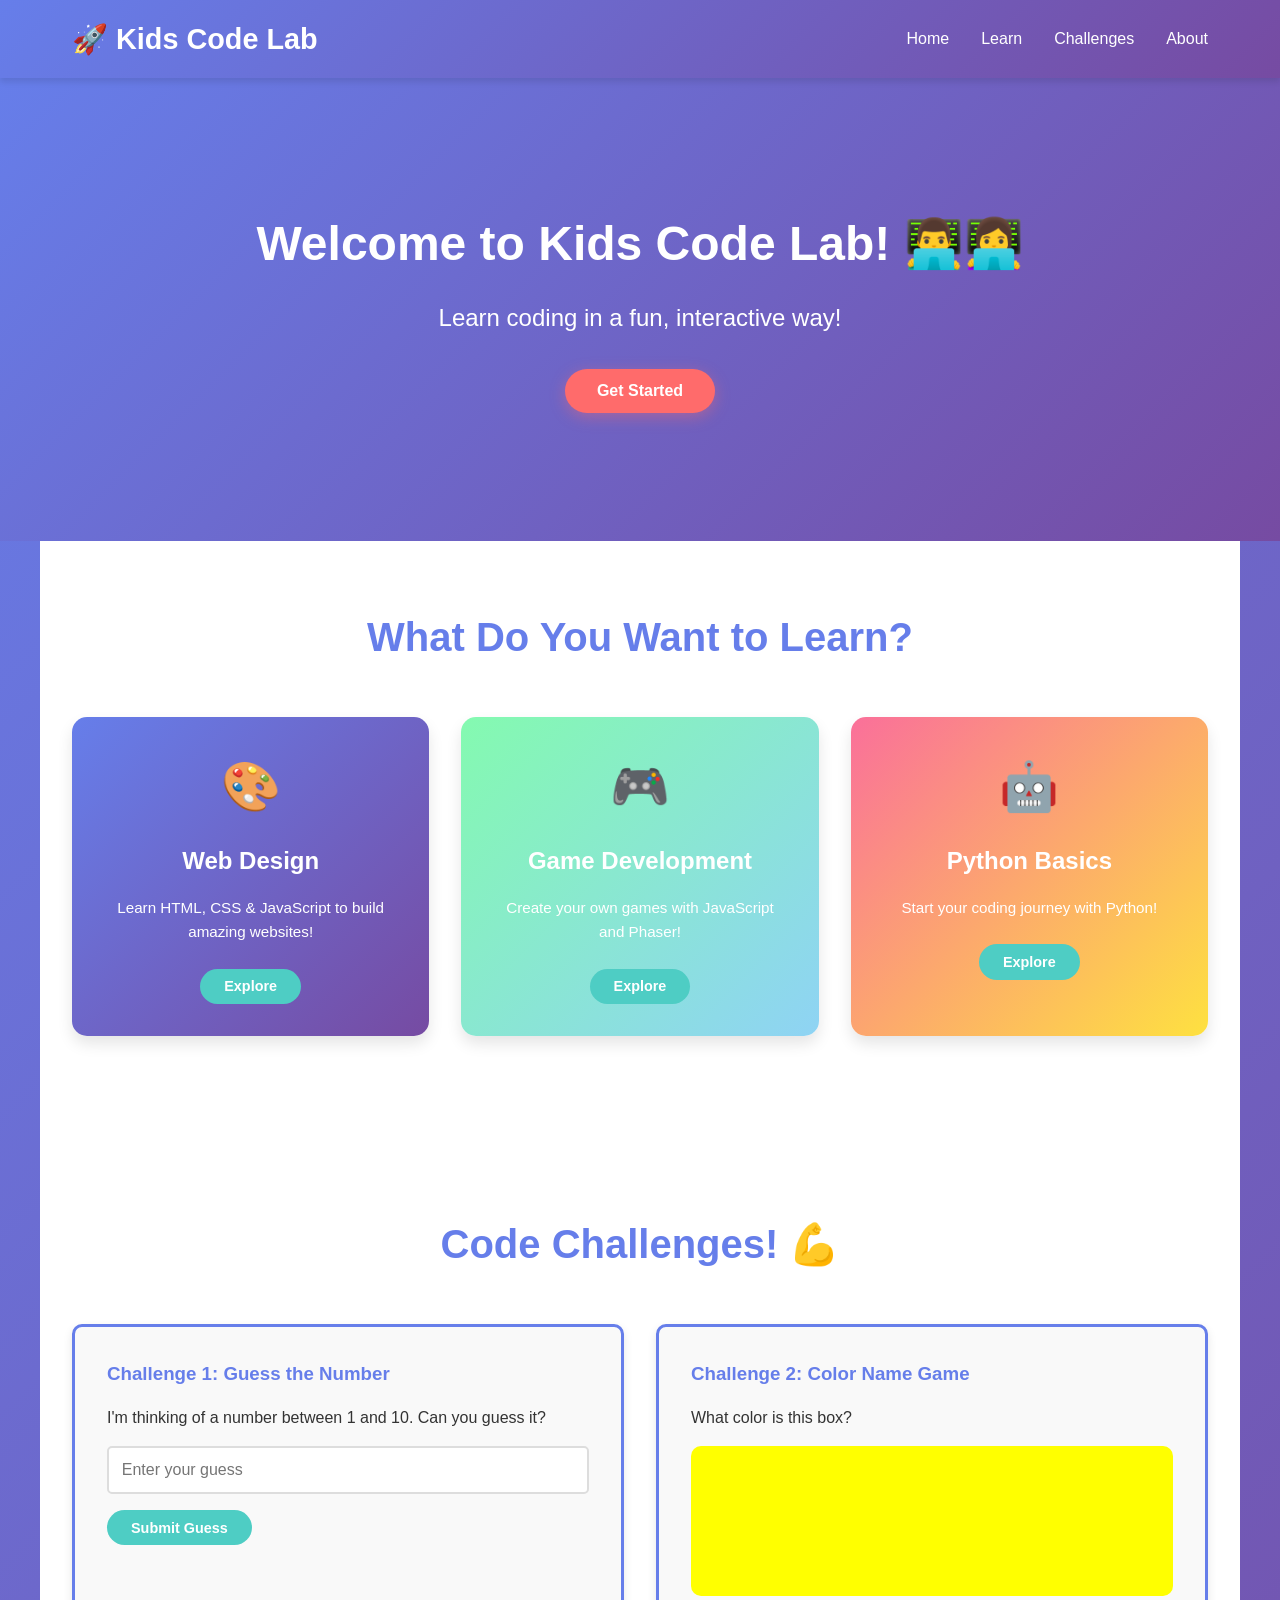
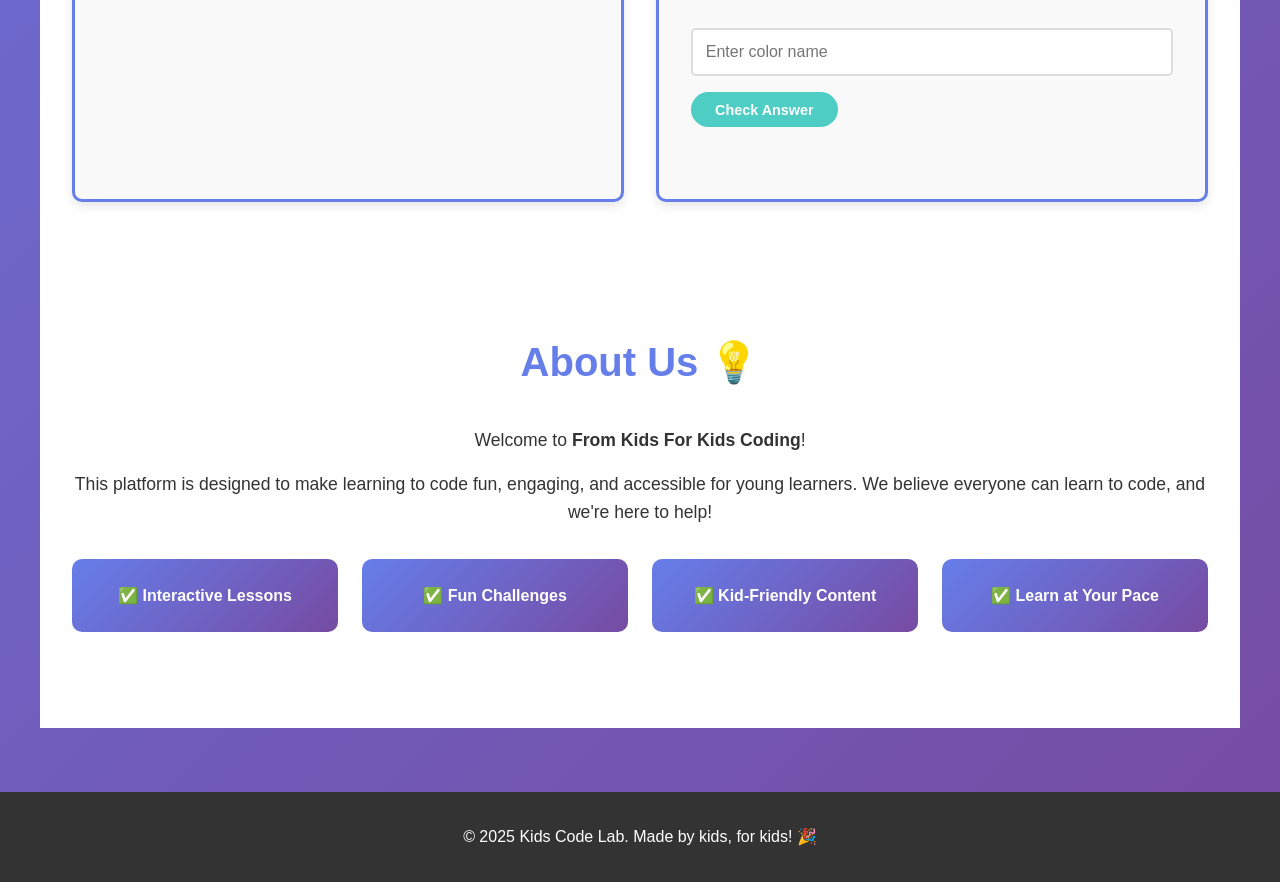
==== index.html @ 62728ae2 "made the first draft for the website" ====
<!DOCTYPE html>
<html lang="en">
<head>
    <meta charset="UTF-8">
    <meta name="viewport" content="width=device-width, initial-scale=1.0">
    <title>From Kids For Kids Coding</title>
    <link rel="stylesheet" href="styles.css">
</head>
<body>
    <!-- Navigation -->
    <nav class="navbar">
        <div class="nav-container">
            <div class="logo">🚀 Kids Code Lab</div>
            <ul class="nav-menu">
                <li><a href="#home" class="nav-link">Home</a></li>
                <li><a href="#learn" class="nav-link">Learn</a></li>
                <li><a href="#challenges" class="nav-link">Challenges</a></li>
                <li><a href="#about" class="nav-link">About</a></li>
            </ul>
        </div>
    </nav>

    <!-- Hero Section -->
    <section id="home" class="hero">
        <div class="hero-content">
            <h1>Welcome to Kids Code Lab! 👨‍💻👩‍💻</h1>
            <p>Learn coding in a fun, interactive way!</p>
            <button class="btn btn-primary" onclick="document.getElementById('learn').scrollIntoView({behavior: 'smooth'})">Get Started</button>
        </div>
    </section>

    <!-- Learning Paths Section -->
    <section id="learn" class="learning-section">
        <h2>What Do You Want to Learn?</h2>
        <div class="cards-container">
            <div class="card card-blue">
                <div class="card-icon">🎨</div>
                <h3>Web Design</h3>
                <p>Learn HTML, CSS & JavaScript to build amazing websites!</p>
                <button class="btn btn-small" onclick="toggleContent('web-tutorial')">Explore</button>
            </div>
            
            <div class="card card-green">
                <div class="card-icon">🎮</div>
                <h3>Game Development</h3>
                <p>Create your own games with JavaScript and Phaser!</p>
                <button class="btn btn-small" onclick="toggleContent('game-tutorial')">Explore</button>
            </div>
            
            <div class="card card-purple">
                <div class="card-icon">🤖</div>
                <h3>Python Basics</h3>
                <p>Start your coding journey with Python!</p>
                <button class="btn btn-small" onclick="toggleContent('python-tutorial')">Explore</button>
            </div>
        </div>

        <!-- Tutorial Content -->
        <div id="web-tutorial" class="tutorial-content hidden">
            <h3>🎨 Web Design Tutorial</h3>
            <p><strong>Lesson 1: HTML Basics</strong></p>
            <p>HTML is like the skeleton of a website. It creates the structure!</p>
            <code>&lt;h1&gt;Hello World!&lt;/h1&gt;</code>
            <p>Try changing the text between the tags! ✨</p>
        </div>

        <div id="game-tutorial" class="tutorial-content hidden">
            <h3>🎮 Game Development Tutorial</h3>
            <p><strong>Lesson 1: Game Loop</strong></p>
            <p>Games work by constantly updating and drawing. This creates animation!</p>
            <code>function gameLoop() {
  updateGame();
  drawGame();
}</code>
        </div>

        <div id="python-tutorial" class="tutorial-content hidden">
            <h3>🤖 Python Basics Tutorial</h3>
            <p><strong>Lesson 1: Your First Program</strong></p>
            <p>Let's start with printing text:</p>
            <code>print("Hello, World!")</code>
            <p>This tells Python to display text on the screen!</p>
        </div>
    </section>

    <!-- Challenges Section -->
    <section id="challenges" class="challenges-section">
        <h2>Code Challenges! 💪</h2>
        <div class="challenge-container">
            <div class="challenge">
                <h3>Challenge 1: Guess the Number</h3>
                <p>I'm thinking of a number between 1 and 10. Can you guess it?</p>
                <input type="number" id="guessInput" min="1" max="10" placeholder="Enter your guess">
                <button class="btn btn-small" onclick="checkGuess()">Submit Guess</button>
                <p id="guessResult"></p>
            </div>

            <div class="challenge">
                <h3>Challenge 2: Color Name Game</h3>
                <p>What color is this box?</p>
                <div id="colorBox" class="color-box"></div>
                <input type="text" id="colorInput" placeholder="Enter color name">
                <button class="btn btn-small" onclick="checkColor()">Check Answer</button>
                <p id="colorResult"></p>
            </div>
        </div>
    </section>

    <!-- About Section -->
    <section id="about" class="about-section">
        <h2>About Us 💡</h2>
        <div class="about-content">
            <p>Welcome to <strong>From Kids For Kids Coding</strong>!</p>
            <p>This platform is designed to make learning to code fun, engaging, and accessible for young learners. We believe everyone can learn to code, and we're here to help!</p>
            <div class="features">
                <div class="feature">✅ Interactive Lessons</div>
                <div class="feature">✅ Fun Challenges</div>
                <div class="feature">✅ Kid-Friendly Content</div>
                <div class="feature">✅ Learn at Your Pace</div>
            </div>
        </div>
    </section>

    <!-- Footer -->
    <footer class="footer">
        <p>&copy; 2025 Kids Code Lab. Made by kids, for kids! 🎉</p>
    </footer>

    <script src="script.js"></script>
</body>
</html>
---- styles.css ----
/* ===== Global Styles ===== */
* {
    margin: 0;
    padding: 0;
    box-sizing: border-box;
}

body {
    font-family: 'Arial', sans-serif;
    line-height: 1.6;
    color: #333;
    background: linear-gradient(135deg, #667eea 0%, #764ba2 100%);
    min-height: 100vh;
}

/* ===== Navigation ===== */
.navbar {
    background: linear-gradient(135deg, #667eea 0%, #764ba2 100%);
    padding: 1rem 0;
    position: sticky;
    top: 0;
    box-shadow: 0 4px 6px rgba(0, 0, 0, 0.1);
    z-index: 100;
}

.nav-container {
    max-width: 1200px;
    margin: 0 auto;
    padding: 0 2rem;
    display: flex;
    justify-content: space-between;
    align-items: center;
}

.logo {
    font-size: 1.8rem;
    font-weight: bold;
    color: white;
}

.nav-menu {
    display: flex;
    list-style: none;
    gap: 2rem;
}

.nav-link {
    color: white;
    text-decoration: none;
    font-weight: 500;
    transition: transform 0.3s ease;
}

.nav-link:hover {
    transform: scale(1.1);
    text-shadow: 0 0 10px rgba(255, 255, 255, 0.5);
}

/* ===== Hero Section ===== */
.hero {
    background: linear-gradient(135deg, #667eea 0%, #764ba2 100%);
    color: white;
    padding: 8rem 2rem;
    text-align: center;
    animation: fadeIn 1s ease;
}

.hero-content h1 {
    font-size: 3rem;
    margin-bottom: 1rem;
    animation: slideDown 0.8s ease;
}

.hero-content p {
    font-size: 1.5rem;
    margin-bottom: 2rem;
    animation: slideUp 0.8s ease;
}

/* ===== Buttons ===== */
.btn {
    padding: 0.8rem 2rem;
    border: none;
    border-radius: 50px;
    font-size: 1rem;
    font-weight: bold;
    cursor: pointer;
    transition: all 0.3s ease;
    text-decoration: none;
    display: inline-block;
}

.btn-primary {
    background: #FF6B6B;
    color: white;
    box-shadow: 0 4px 15px rgba(255, 107, 107, 0.4);
}

.btn-primary:hover {
    background: #FF5252;
    transform: translateY(-2px);
    box-shadow: 0 6px 20px rgba(255, 107, 107, 0.6);
}

.btn-small {
    padding: 0.6rem 1.5rem;
    font-size: 0.9rem;
    background: #4ECDC4;
    color: white;
}

.btn-small:hover {
    background: #45B7AA;
    transform: translateY(-2px);
}

/* ===== Learning Section ===== */
.learning-section {
    background: white;
    padding: 4rem 2rem;
    max-width: 1200px;
    margin: 0 auto;
}

.learning-section h2 {
    text-align: center;
    font-size: 2.5rem;
    margin-bottom: 3rem;
    color: #667eea;
}

.cards-container {
    display: grid;
    grid-template-columns: repeat(auto-fit, minmax(300px, 1fr));
    gap: 2rem;
    margin-bottom: 3rem;
}

.card {
    border-radius: 15px;
    padding: 2rem;
    text-align: center;
    color: white;
    box-shadow: 0 8px 15px rgba(0, 0, 0, 0.1);
    transition: all 0.3s ease;
}

.card:hover {
    transform: translateY(-10px);
    box-shadow: 0 12px 25px rgba(0, 0, 0, 0.15);
}

.card-blue {
    background: linear-gradient(135deg, #667eea 0%, #764ba2 100%);
}

.card-green {
    background: linear-gradient(135deg, #84fab0 0%, #8fd3f4 100%);
}

.card-purple {
    background: linear-gradient(135deg, #fa709a 0%, #fee140 100%);
}

.card-icon {
    font-size: 3rem;
    margin-bottom: 1rem;
}

.card h3 {
    font-size: 1.5rem;
    margin-bottom: 1rem;
}

.card p {
    font-size: 0.95rem;
    margin-bottom: 1.5rem;
}

/* ===== Tutorial Content ===== */
.tutorial-content {
    background: #f0f0f0;
    padding: 2rem;
    border-radius: 10px;
    margin-top: 2rem;
    animation: slideDown 0.5s ease;
}

.tutorial-content.hidden {
    display: none;
}

.tutorial-content h3 {
    color: #667eea;
    margin-bottom: 1rem;
}

.tutorial-content code {
    background: #333;
    color: #4ECDC4;
    padding: 1rem;
    border-radius: 5px;
    display: block;
    margin: 1rem 0;
    font-family: 'Courier New', monospace;
    overflow-x: auto;
}

/* ===== Challenges Section ===== */
.challenges-section {
    background: white;
    padding: 4rem 2rem;
    max-width: 1200px;
    margin: 0 auto;
}

.challenges-section h2 {
    text-align: center;
    font-size: 2.5rem;
    margin-bottom: 3rem;
    color: #667eea;
}

.challenge-container {
    display: grid;
    grid-template-columns: repeat(auto-fit, minmax(300px, 1fr));
    gap: 2rem;
}

.challenge {
    background: #f9f9f9;
    padding: 2rem;
    border-radius: 10px;
    border: 3px solid #667eea;
    box-shadow: 0 4px 10px rgba(0, 0, 0, 0.1);
}

.challenge h3 {
    color: #667eea;
    margin-bottom: 1rem;
}

.challenge input {
    width: 100%;
    padding: 0.8rem;
    margin: 1rem 0;
    border: 2px solid #ddd;
    border-radius: 5px;
    font-size: 1rem;
}

.challenge input:focus {
    outline: none;
    border-color: #667eea;
    box-shadow: 0 0 5px rgba(102, 126, 234, 0.3);
}

.color-box {
    width: 100%;
    height: 150px;
    border-radius: 10px;
    margin: 1rem 0;
    transition: background 0.3s ease;
}

#guessResult,
#colorResult {
    margin-top: 1rem;
    font-weight: bold;
    min-height: 1.5rem;
}

/* ===== About Section ===== */
.about-section {
    background: white;
    padding: 4rem 2rem;
    max-width: 1200px;
    margin: 0 auto;
}

.about-section h2 {
    text-align: center;
    font-size: 2.5rem;
    margin-bottom: 2rem;
    color: #667eea;
}

.about-content {
    text-align: center;
    margin-bottom: 2rem;
}

.about-content p {
    font-size: 1.1rem;
    margin-bottom: 1rem;
}

.features {
    display: grid;
    grid-template-columns: repeat(auto-fit, minmax(200px, 1fr));
    gap: 1.5rem;
    margin-top: 2rem;
}

.feature {
    background: linear-gradient(135deg, #667eea 0%, #764ba2 100%);
    color: white;
    padding: 1.5rem;
    border-radius: 10px;
    font-weight: bold;
}

/* ===== Footer ===== */
.footer {
    background: #333;
    color: white;
    text-align: center;
    padding: 2rem;
    margin-top: 4rem;
}

/* ===== Animations ===== */
@keyframes fadeIn {
    from {
        opacity: 0;
    }
    to {
        opacity: 1;
    }
}

@keyframes slideDown {
    from {
        transform: translateY(-50px);
        opacity: 0;
    }
    to {
        transform: translateY(0);
        opacity: 1;
    }
}

@keyframes slideUp {
    from {
        transform: translateY(50px);
        opacity: 0;
    }
    to {
        transform: translateY(0);
        opacity: 1;
    }
}

/* ===== Responsive Design ===== */
@media (max-width: 768px) {
    .hero-content h1 {
        font-size: 2rem;
    }

    .hero-content p {
        font-size: 1.2rem;
    }

    .nav-menu {
        flex-direction: column;
        gap: 1rem;
    }

    .learning-section h2,
    .challenges-section h2,
    .about-section h2 {
        font-size: 2rem;
    }

    .cards-container,
    .challenge-container {
        grid-template-columns: 1fr;
    }
}
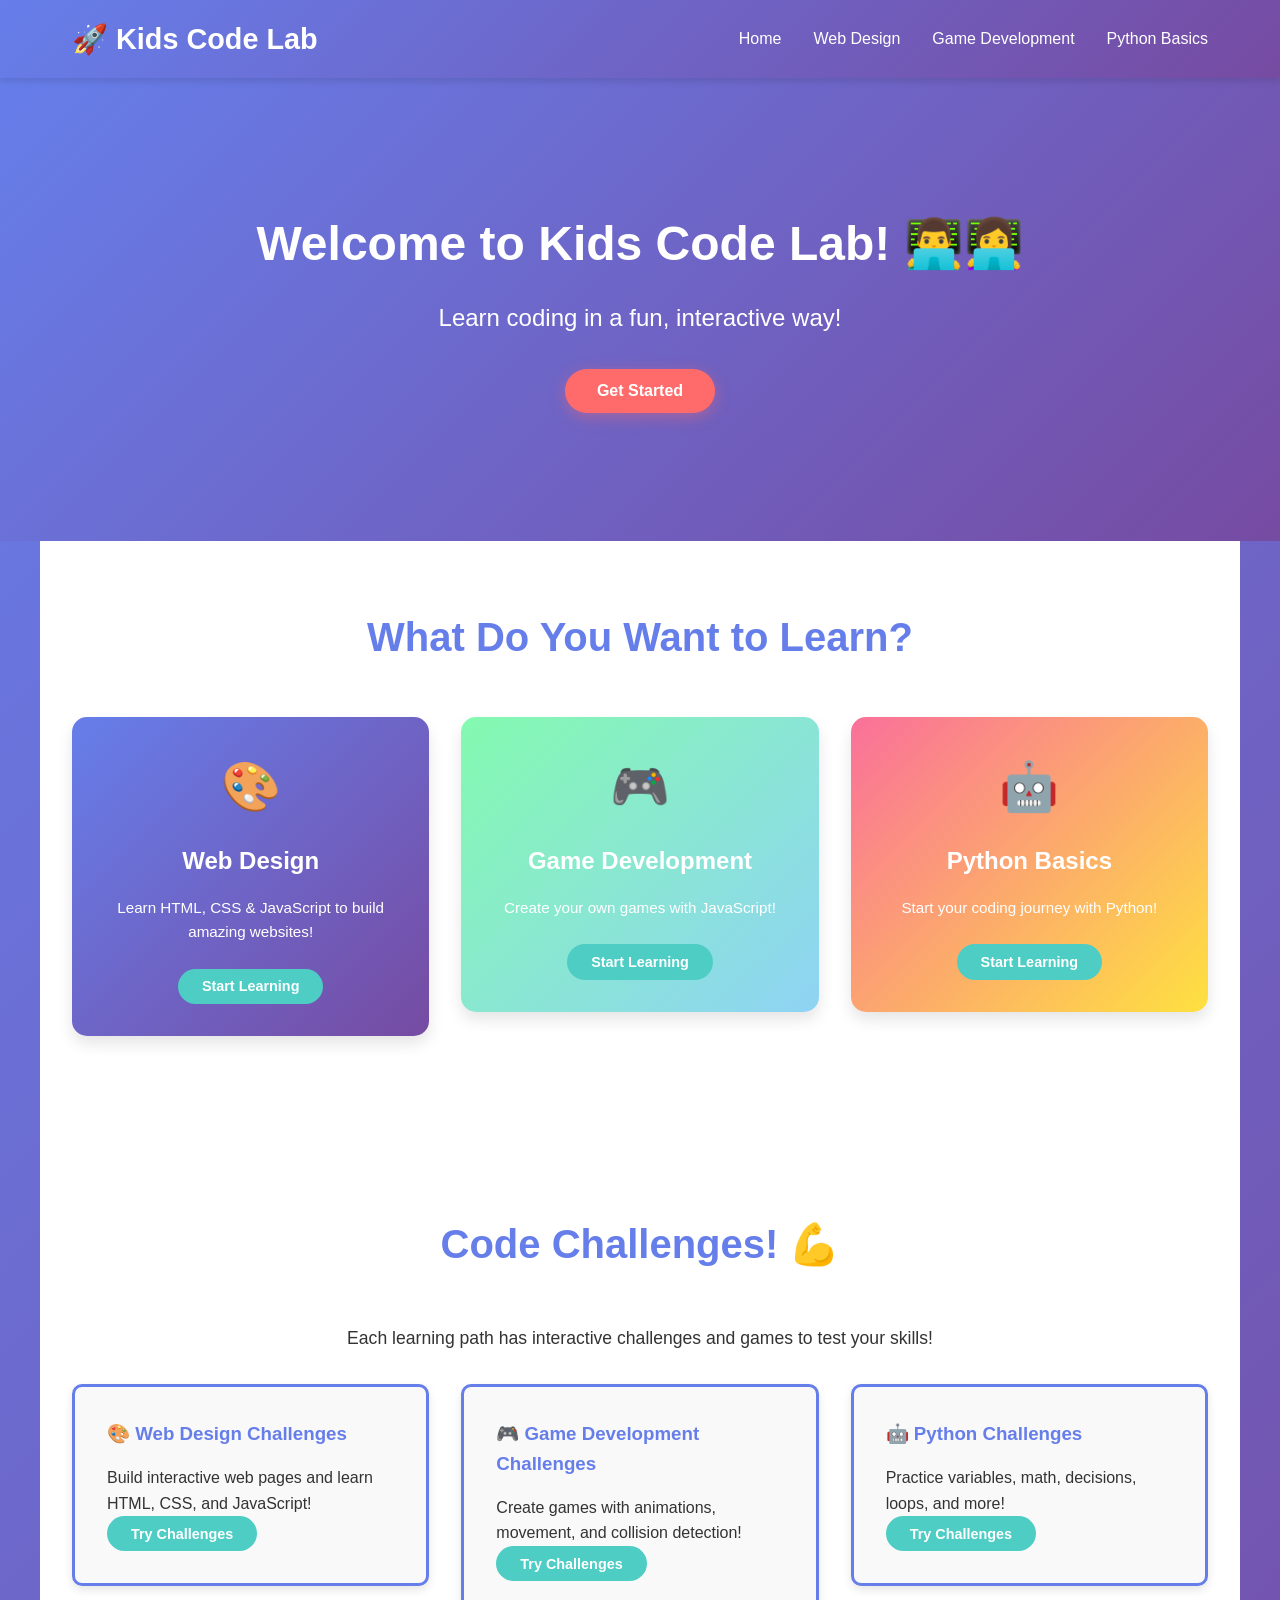
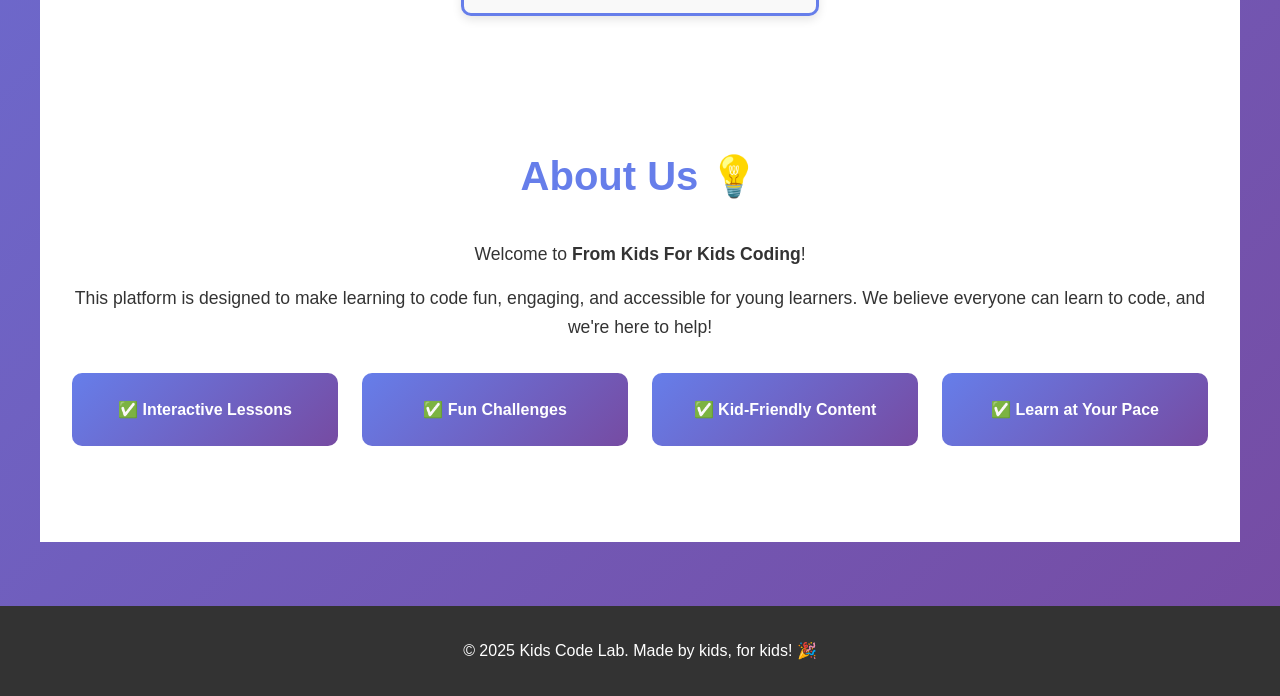
==== commit a7f182c1: "second draft" ====
--- a/index.html
+++ b/index.html
@@ -12,10 +12,10 @@
         <div class="nav-container">
             <div class="logo">🚀 Kids Code Lab</div>
             <ul class="nav-menu">
-                <li><a href="#home" class="nav-link">Home</a></li>
-                <li><a href="#learn" class="nav-link">Learn</a></li>
-                <li><a href="#challenges" class="nav-link">Challenges</a></li>
-                <li><a href="#about" class="nav-link">About</a></li>
+                <li><a href="index.html" class="nav-link">Home</a></li>
+                <li><a href="web-design.html" class="nav-link">Web Design</a></li>
+                <li><a href="game-development.html" class="nav-link">Game Development</a></li>
+                <li><a href="python-basics.html" class="nav-link">Python Basics</a></li>
             </ul>
         </div>
     </nav>
@@ -33,76 +33,65 @@
     <section id="learn" class="learning-section">
         <h2>What Do You Want to Learn?</h2>
         <div class="cards-container">
-            <div class="card card-blue">
-                <div class="card-icon">🎨</div>
-                <h3>Web Design</h3>
-                <p>Learn HTML, CSS & JavaScript to build amazing websites!</p>
-                <button class="btn btn-small" onclick="toggleContent('web-tutorial')">Explore</button>
-            </div>
+            <a href="web-design.html" style="text-decoration: none;">
+                <div class="card card-blue">
+                    <div class="card-icon">🎨</div>
+                    <h3>Web Design</h3>
+                    <p>Learn HTML, CSS & JavaScript to build amazing websites!</p>
+                    <button class="btn btn-small">Start Learning</button>
+                </div>
+            </a>
             
-            <div class="card card-green">
-                <div class="card-icon">🎮</div>
-                <h3>Game Development</h3>
-                <p>Create your own games with JavaScript and Phaser!</p>
-                <button class="btn btn-small" onclick="toggleContent('game-tutorial')">Explore</button>
-            </div>
+            <a href="game-development.html" style="text-decoration: none;">
+                <div class="card card-green">
+                    <div class="card-icon">🎮</div>
+                    <h3>Game Development</h3>
+                    <p>Create your own games with JavaScript!</p>
+                    <button class="btn btn-small">Start Learning</button>
+                </div>
+            </a>
             
-            <div class="card card-purple">
-                <div class="card-icon">🤖</div>
-                <h3>Python Basics</h3>
-                <p>Start your coding journey with Python!</p>
-                <button class="btn btn-small" onclick="toggleContent('python-tutorial')">Explore</button>
-            </div>
-        </div>
-
-        <!-- Tutorial Content -->
-        <div id="web-tutorial" class="tutorial-content hidden">
-            <h3>🎨 Web Design Tutorial</h3>
-            <p><strong>Lesson 1: HTML Basics</strong></p>
-            <p>HTML is like the skeleton of a website. It creates the structure!</p>
-            <code>&lt;h1&gt;Hello World!&lt;/h1&gt;</code>
-            <p>Try changing the text between the tags! ✨</p>
-        </div>
-
-        <div id="game-tutorial" class="tutorial-content hidden">
-            <h3>🎮 Game Development Tutorial</h3>
-            <p><strong>Lesson 1: Game Loop</strong></p>
-            <p>Games work by constantly updating and drawing. This creates animation!</p>
-            <code>function gameLoop() {
-  updateGame();
-  drawGame();
-}</code>
-        </div>
-
-        <div id="python-tutorial" class="tutorial-content hidden">
-            <h3>🤖 Python Basics Tutorial</h3>
-            <p><strong>Lesson 1: Your First Program</strong></p>
-            <p>Let's start with printing text:</p>
-            <code>print("Hello, World!")</code>
-            <p>This tells Python to display text on the screen!</p>
+            <a href="python-basics.html" style="text-decoration: none;">
+                <div class="card card-purple">
+                    <div class="card-icon">🤖</div>
+                    <h3>Python Basics</h3>
+                    <p>Start your coding journey with Python!</p>
+                    <button class="btn btn-small">Start Learning</button>
+                </div>
+            </a>
         </div>
     </section>
 
     <!-- Challenges Section -->
     <section id="challenges" class="challenges-section">
         <h2>Code Challenges! 💪</h2>
+        <p style="text-align: center; margin-bottom: 2rem; font-size: 1.1rem;">
+            Each learning path has interactive challenges and games to test your skills!
+        </p>
         <div class="challenge-container">
-            <div class="challenge">
-                <h3>Challenge 1: Guess the Number</h3>
-                <p>I'm thinking of a number between 1 and 10. Can you guess it?</p>
-                <input type="number" id="guessInput" min="1" max="10" placeholder="Enter your guess">
-                <button class="btn btn-small" onclick="checkGuess()">Submit Guess</button>
-                <p id="guessResult"></p>
-            </div>
+            <a href="web-design.html" style="text-decoration: none;">
+                <div class="challenge" style="cursor: pointer; transition: transform 0.3s;">
+                    <h3>🎨 Web Design Challenges</h3>
+                    <p>Build interactive web pages and learn HTML, CSS, and JavaScript!</p>
+                    <button class="btn btn-small">Try Challenges</button>
+                </div>
+            </a>
 
-            <div class="challenge">
-                <h3>Challenge 2: Color Name Game</h3>
-                <p>What color is this box?</p>
-                <div id="colorBox" class="color-box"></div>
-                <input type="text" id="colorInput" placeholder="Enter color name">
-                <button class="btn btn-small" onclick="checkColor()">Check Answer</button>
-                <p id="colorResult"></p>
-            </div>
+            <a href="game-development.html" style="text-decoration: none;">
+                <div class="challenge" style="cursor: pointer; transition: transform 0.3s;">
+                    <h3>🎮 Game Development Challenges</h3>
+                    <p>Create games with animations, movement, and collision detection!</p>
+                    <button class="btn btn-small">Try Challenges</button>
+                </div>
+            </a>
+
+            <a href="python-basics.html" style="text-decoration: none;">
+                <div class="challenge" style="cursor: pointer; transition: transform 0.3s;">
+                    <h3>🤖 Python Challenges</h3>
+                    <p>Practice variables, math, decisions, loops, and more!</p>
+                    <button class="btn btn-small">Try Challenges</button>
+                </div>
+            </a>
         </div>
     </section>
 
--- a/styles.css
+++ b/styles.css
@@ -136,6 +136,11 @@
     margin-bottom: 3rem;
 }
 
+.cards-container a {
+    text-decoration: none;
+    color: inherit;
+}
+
 .card {
     border-radius: 15px;
     padding: 2rem;
@@ -227,12 +232,23 @@
     gap: 2rem;
 }
 
+.challenge-container a {
+    text-decoration: none;
+    color: inherit;
+}
+
 .challenge {
     background: #f9f9f9;
     padding: 2rem;
     border-radius: 10px;
     border: 3px solid #667eea;
     box-shadow: 0 4px 10px rgba(0, 0, 0, 0.1);
+    transition: all 0.3s ease;
+}
+
+.challenge:hover {
+    transform: translateY(-5px);
+    box-shadow: 0 8px 20px rgba(102, 126, 234, 0.3);
 }
 
 .challenge h3 {
@@ -270,6 +286,153 @@
     min-height: 1.5rem;
 }
 
+/* ===== Lesson Pages ===== */
+.lesson-section {
+    background: white;
+    padding: 2rem;
+    max-width: 1200px;
+    margin: 0 auto;
+}
+
+.lesson-container {
+    display: flex;
+    flex-direction: column;
+    gap: 3rem;
+}
+
+.lesson {
+    background: #f9f9f9;
+    padding: 2rem;
+    border-radius: 10px;
+    border-left: 5px solid #667eea;
+    box-shadow: 0 4px 10px rgba(0, 0, 0, 0.1);
+}
+
+.lesson h2 {
+    color: #667eea;
+    margin-bottom: 1.5rem;
+    font-size: 2rem;
+}
+
+.lesson-content h3 {
+    color: #667eea;
+    margin-top: 1.5rem;
+    margin-bottom: 1rem;
+}
+
+.lesson-content h4 {
+    color: #764ba2;
+    margin-top: 1.5rem;
+    margin-bottom: 0.8rem;
+    font-size: 1.2rem;
+}
+
+.lesson-content p {
+    margin-bottom: 1rem;
+    line-height: 1.8;
+}
+
+.lesson-content ul {
+    margin-left: 2rem;
+    margin-bottom: 1rem;
+}
+
+.lesson-content li {
+    margin-bottom: 0.5rem;
+}
+
+.tag-list {
+    list-style: none;
+    margin-left: 0;
+}
+
+.tag-list li {
+    background: #f0f0f0;
+    padding: 0.8rem;
+    margin-bottom: 0.8rem;
+    border-radius: 5px;
+    border-left: 3px solid #4ECDC4;
+}
+
+.code-block {
+    background: #333;
+    color: #4ECDC4;
+    padding: 1.5rem;
+    border-radius: 5px;
+    font-family: 'Courier New', monospace;
+    overflow-x: auto;
+    margin: 1rem 0;
+    font-size: 0.95rem;
+    line-height: 1.6;
+}
+
+.interactive-box {
+    background: #f0f0f0;
+    padding: 1.5rem;
+    border-radius: 10px;
+    margin: 1.5rem 0;
+    border: 2px dashed #667eea;
+}
+
+.interactive-box label {
+    display: block;
+    margin-top: 1rem;
+    margin-bottom: 0.5rem;
+    font-weight: bold;
+    color: #333;
+}
+
+.interactive-box input,
+.interactive-box select,
+.interactive-box textarea {
+    width: 100%;
+    padding: 0.8rem;
+    margin-bottom: 1rem;
+    border: 2px solid #ddd;
+    border-radius: 5px;
+    font-family: inherit;
+    font-size: 1rem;
+}
+
+.interactive-box input:focus,
+.interactive-box select:focus,
+.interactive-box textarea:focus {
+    outline: none;
+    border-color: #667eea;
+    box-shadow: 0 0 8px rgba(102, 126, 234, 0.3);
+}
+
+.preview-box {
+    background: white;
+    padding: 1.5rem;
+    border-radius: 5px;
+    margin-top: 1rem;
+    min-height: 100px;
+    border: 1px solid #ddd;
+}
+
+.challenge-lesson {
+    background: linear-gradient(135deg, #FFF3CD 0%, #FFE5B4 100%);
+    border-left-color: #FFB84D;
+}
+
+.challenge-lesson h2 {
+    color: #FF9800;
+}
+
+.back-section {
+    background: white;
+    text-align: center;
+    padding: 2rem;
+    max-width: 1200px;
+    margin: 2rem auto;
+}
+
+canvas {
+    display: block;
+    margin: 1rem auto;
+}
+
 /* ===== About Section ===== */
 .about-section {
     background: white;
@@ -351,6 +514,148 @@
     }
 }
 
+/* ===== Lesson Pages ===== */
+.lesson-section {
+    background: white;
+    padding: 2rem;
+    max-width: 1200px;
+    margin: 0 auto;
+}
+
+.lesson-container {
+    display: flex;
+    flex-direction: column;
+    gap: 3rem;
+}
+
+.lesson {
+    background: #f9f9f9;
+    padding: 2rem;
+    border-radius: 10px;
+    border-left: 5px solid #667eea;
+    box-shadow: 0 4px 10px rgba(0, 0, 0, 0.1);
+}
+
+.lesson h2 {
+    color: #667eea;
+    margin-bottom: 1.5rem;
+    font-size: 2rem;
+}
+
+.lesson-content h3 {
+    color: #667eea;
+    margin-top: 1.5rem;
+    margin-bottom: 1rem;
+}
+
+.lesson-content h4 {
+    color: #764ba2;
+    margin-top: 1.5rem;
+    margin-bottom: 0.8rem;
+    font-size: 1.2rem;
+}
+
+.lesson-content p {
+    margin-bottom: 1rem;
+    line-height: 1.8;
+}
+
+.lesson-content ul {
+    margin-left: 2rem;
+    margin-bottom: 1rem;
+}
+
+.lesson-content li {
+    margin-bottom: 0.5rem;
+}
+
+.tag-list {
+    list-style: none;
+    margin-left: 0;
+}
+
+.tag-list li {
+    background: #f0f0f0;
+    padding: 0.8rem;
+    margin-bottom: 0.8rem;
+    border-radius: 5px;
+    border-left: 3px solid #4ECDC4;
+}
+
+.code-block {
+    background: #333;
+    color: #4ECDC4;
+    padding: 1.5rem;
+    border-radius: 5px;
+    font-family: 'Courier New', monospace;
+    overflow-x: auto;
+    margin: 1rem 0;
+    font-size: 0.95rem;
+    line-height: 1.6;
+}
+
+.interactive-box {
+    background: #f0f0f0;
+    padding: 1.5rem;
+    border-radius: 10px;
+    margin: 1.5rem 0;
+    border: 2px dashed #667eea;
+}
+
+.interactive-box label {
+    display: block;
+    margin-top: 1rem;
+    margin-bottom: 0.5rem;
+    font-weight: bold;
+    color: #333;
+}
+
+.interactive-box input,
+.interactive-box select,
+.interactive-box textarea {
+    width: 100%;
+    padding: 0.8rem;
+    margin-bottom: 1rem;
+    border: 2px solid #ddd;
+    border-radius: 5px;
+    font-family: inherit;
+    font-size: 1rem;
+}
+
+.interactive-box input:focus,
+.interactive-box select:focus,
+.interactive-box textarea:focus {
+    outline: none;
+    border-color: #667eea;
+    box-shadow: 0 0 8px rgba(102, 126, 234, 0.3);
+}
+
+.preview-box {
+    background: white;
+    padding: 1.5rem;
+    border-radius: 5px;
+    margin-top: 1rem;
+    min-height: 100px;
+    border: 1px solid #ddd;
+}
+
+.challenge-lesson {
+    background: linear-gradient(135deg, #FFF3CD 0%, #FFE5B4 100%);
+    border-left-color: #FFB84D;
+}
+
+.challenge-lesson h2 {
+    color: #FF9800;
+}
+
+.back-section {
+    background: white;
+    text-align: center;
+    padding: 2rem;
+    max-width: 1200px;
+    margin: 2rem auto;
+}
+
 /* ===== Responsive Design ===== */
 @media (max-width: 768px) {
     .hero-content h1 {
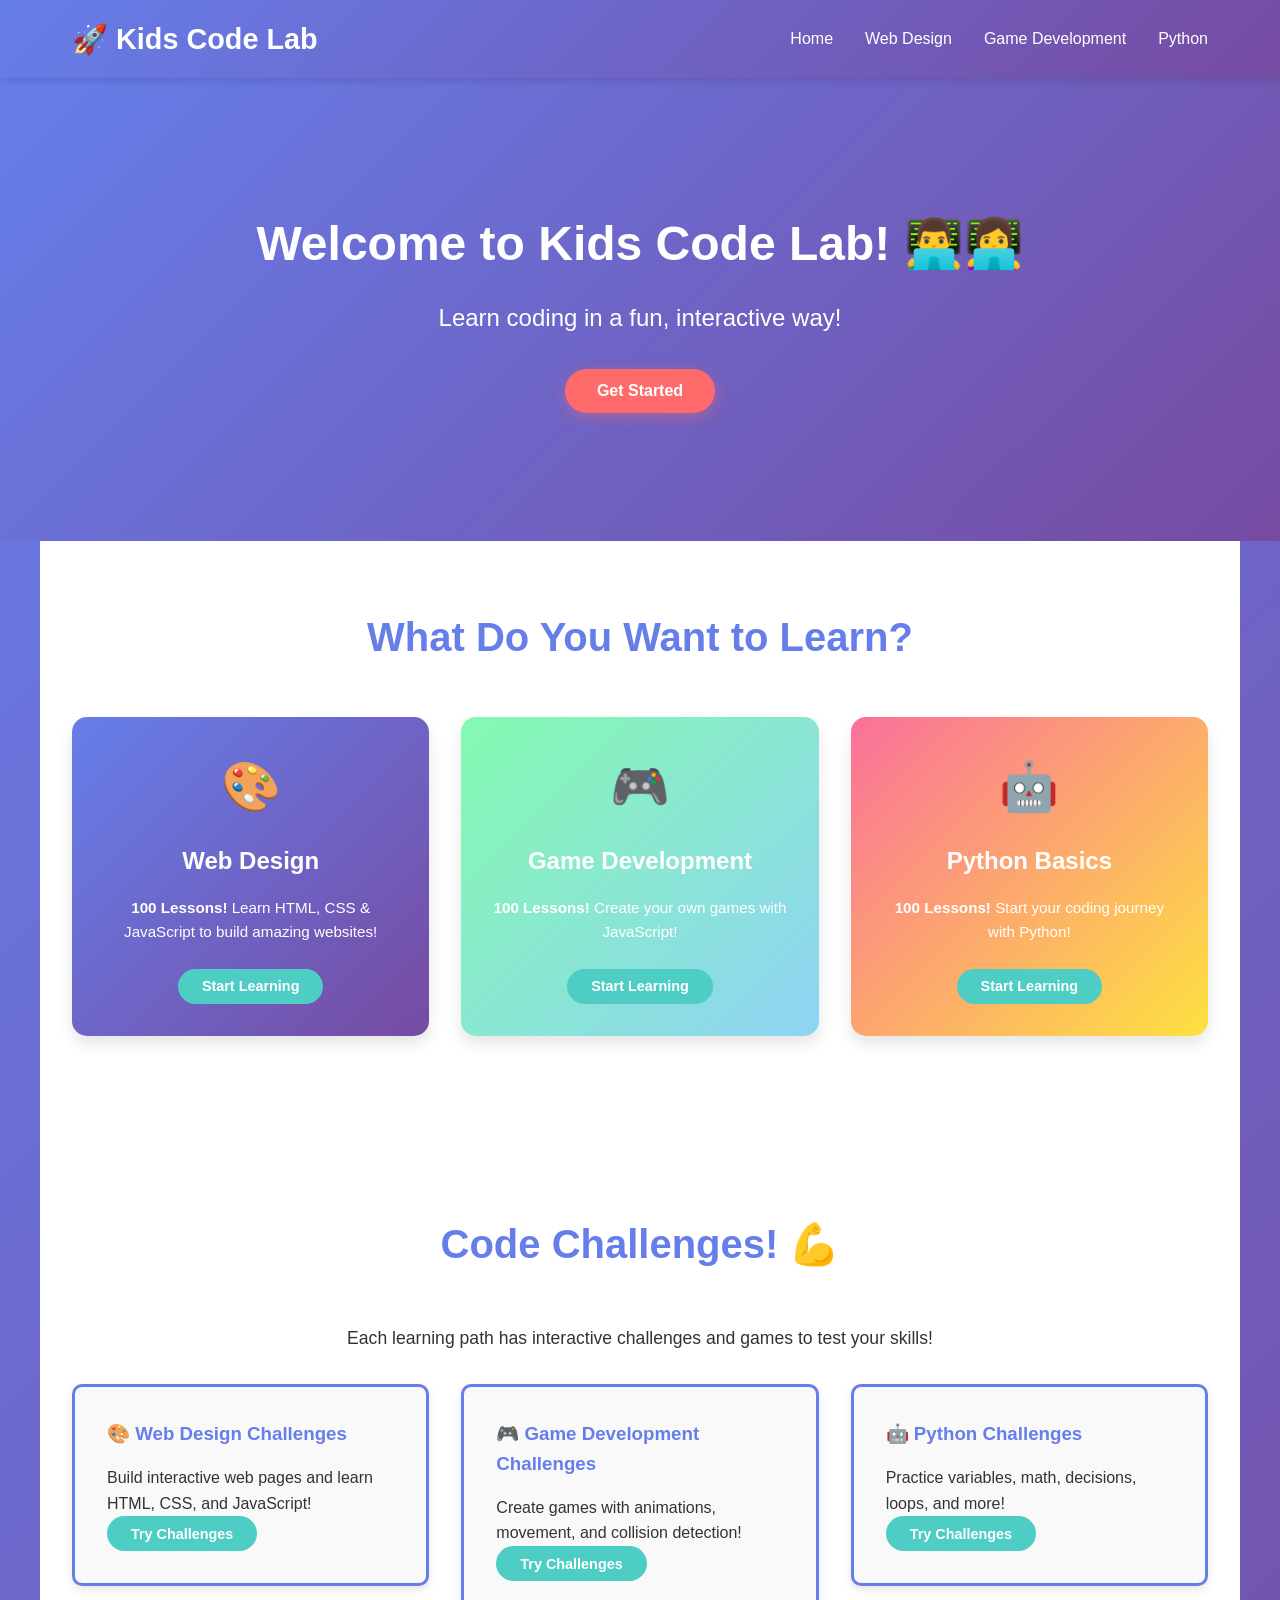
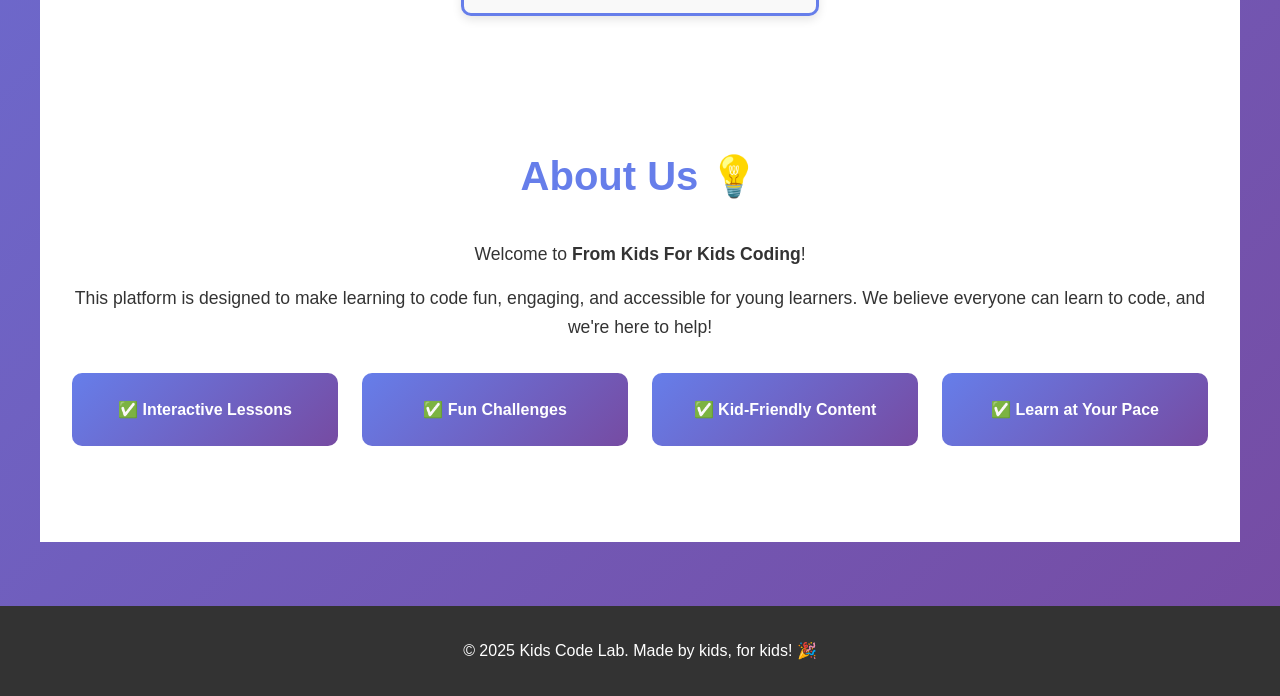
==== commit c92e1b50: "draft 3" ====
--- a/index.html
+++ b/index.html
@@ -13,9 +13,9 @@
             <div class="logo">🚀 Kids Code Lab</div>
             <ul class="nav-menu">
                 <li><a href="index.html" class="nav-link">Home</a></li>
-                <li><a href="web-design.html" class="nav-link">Web Design</a></li>
-                <li><a href="game-development.html" class="nav-link">Game Development</a></li>
-                <li><a href="python-basics.html" class="nav-link">Python Basics</a></li>
+                <li><a href="web-design-lessons.html" class="nav-link">Web Design</a></li>
+                <li><a href="game-development-lessons.html" class="nav-link">Game Development</a></li>
+                <li><a href="python-lessons.html" class="nav-link">Python</a></li>
             </ul>
         </div>
     </nav>
@@ -33,29 +33,29 @@
     <section id="learn" class="learning-section">
         <h2>What Do You Want to Learn?</h2>
         <div class="cards-container">
-            <a href="web-design.html" style="text-decoration: none;">
+            <a href="web-design-lessons.html" style="text-decoration: none;">
                 <div class="card card-blue">
                     <div class="card-icon">🎨</div>
                     <h3>Web Design</h3>
-                    <p>Learn HTML, CSS & JavaScript to build amazing websites!</p>
+                    <p><strong>100 Lessons!</strong> Learn HTML, CSS & JavaScript to build amazing websites!</p>
                     <button class="btn btn-small">Start Learning</button>
                 </div>
             </a>
             
-            <a href="game-development.html" style="text-decoration: none;">
+            <a href="game-development-lessons.html" style="text-decoration: none;">
                 <div class="card card-green">
                     <div class="card-icon">🎮</div>
                     <h3>Game Development</h3>
-                    <p>Create your own games with JavaScript!</p>
+                    <p><strong>100 Lessons!</strong> Create your own games with JavaScript!</p>
                     <button class="btn btn-small">Start Learning</button>
                 </div>
             </a>
             
-            <a href="python-basics.html" style="text-decoration: none;">
+            <a href="python-lessons.html" style="text-decoration: none;">
                 <div class="card card-purple">
                     <div class="card-icon">🤖</div>
                     <h3>Python Basics</h3>
-                    <p>Start your coding journey with Python!</p>
+                    <p><strong>100 Lessons!</strong> Start your coding journey with Python!</p>
                     <button class="btn btn-small">Start Learning</button>
                 </div>
             </a>
--- a/styles.css
+++ b/styles.css
@@ -503,159 +503,6 @@
     }
 }
 
-@keyframes slideUp {
-    from {
-        transform: translateY(50px);
-        opacity: 0;
-    }
-    to {
-        transform: translateY(0);
-        opacity: 1;
-    }
-}
-
-/* ===== Lesson Pages ===== */
-.lesson-section {
-    background: white;
-    padding: 2rem;
-    max-width: 1200px;
-    margin: 0 auto;
-}
-
-.lesson-container {
-    display: flex;
-    flex-direction: column;
-    gap: 3rem;
-}
-
-.lesson {
-    background: #f9f9f9;
-    padding: 2rem;
-    border-radius: 10px;
-    border-left: 5px solid #667eea;
-    box-shadow: 0 4px 10px rgba(0, 0, 0, 0.1);
-}
-
-.lesson h2 {
-    color: #667eea;
-    margin-bottom: 1.5rem;
-    font-size: 2rem;
-}
-
-.lesson-content h3 {
-    color: #667eea;
-    margin-top: 1.5rem;
-    margin-bottom: 1rem;
-}
-
-.lesson-content h4 {
-    color: #764ba2;
-    margin-top: 1.5rem;
-    margin-bottom: 0.8rem;
-    font-size: 1.2rem;
-}
-
-.lesson-content p {
-    margin-bottom: 1rem;
-    line-height: 1.8;
-}
-
-.lesson-content ul {
-    margin-left: 2rem;
-    margin-bottom: 1rem;
-}
-
-.lesson-content li {
-    margin-bottom: 0.5rem;
-}
-
-.tag-list {
-    list-style: none;
-    margin-left: 0;
-}
-
-.tag-list li {
-    background: #f0f0f0;
-    padding: 0.8rem;
-    margin-bottom: 0.8rem;
-    border-radius: 5px;
-    border-left: 3px solid #4ECDC4;
-}
-
-.code-block {
-    background: #333;
-    color: #4ECDC4;
-    padding: 1.5rem;
-    border-radius: 5px;
-    font-family: 'Courier New', monospace;
-    overflow-x: auto;
-    margin: 1rem 0;
-    font-size: 0.95rem;
-    line-height: 1.6;
-}
-
-.interactive-box {
-    background: #f0f0f0;
-    padding: 1.5rem;
-    border-radius: 10px;
-    margin: 1.5rem 0;
-    border: 2px dashed #667eea;
-}
-
-.interactive-box label {
-    display: block;
-    margin-top: 1rem;
-    margin-bottom: 0.5rem;
-    font-weight: bold;
-    color: #333;
-}
-
-.interactive-box input,
-.interactive-box select,
-.interactive-box textarea {
-    width: 100%;
-    padding: 0.8rem;
-    margin-bottom: 1rem;
-    border: 2px solid #ddd;
-    border-radius: 5px;
-    font-family: inherit;
-    font-size: 1rem;
-}
-
-.interactive-box input:focus,
-.interactive-box select:focus,
-.interactive-box textarea:focus {
-    outline: none;
-    border-color: #667eea;
-    box-shadow: 0 0 8px rgba(102, 126, 234, 0.3);
-}
-
-.preview-box {
-    background: white;
-    padding: 1.5rem;
-    border-radius: 5px;
-    margin-top: 1rem;
-    min-height: 100px;
-    border: 1px solid #ddd;
-}
-
-.challenge-lesson {
-    background: linear-gradient(135deg, #FFF3CD 0%, #FFE5B4 100%);
-    border-left-color: #FFB84D;
-}
-
-.challenge-lesson h2 {
-    color: #FF9800;
-}
-
-.back-section {
-    background: white;
-    text-align: center;
-    padding: 2rem;
-    max-width: 1200px;
-    margin: 2rem auto;
-}
-
 /* ===== Responsive Design ===== */
 @media (max-width: 768px) {
     .hero-content h1 {
